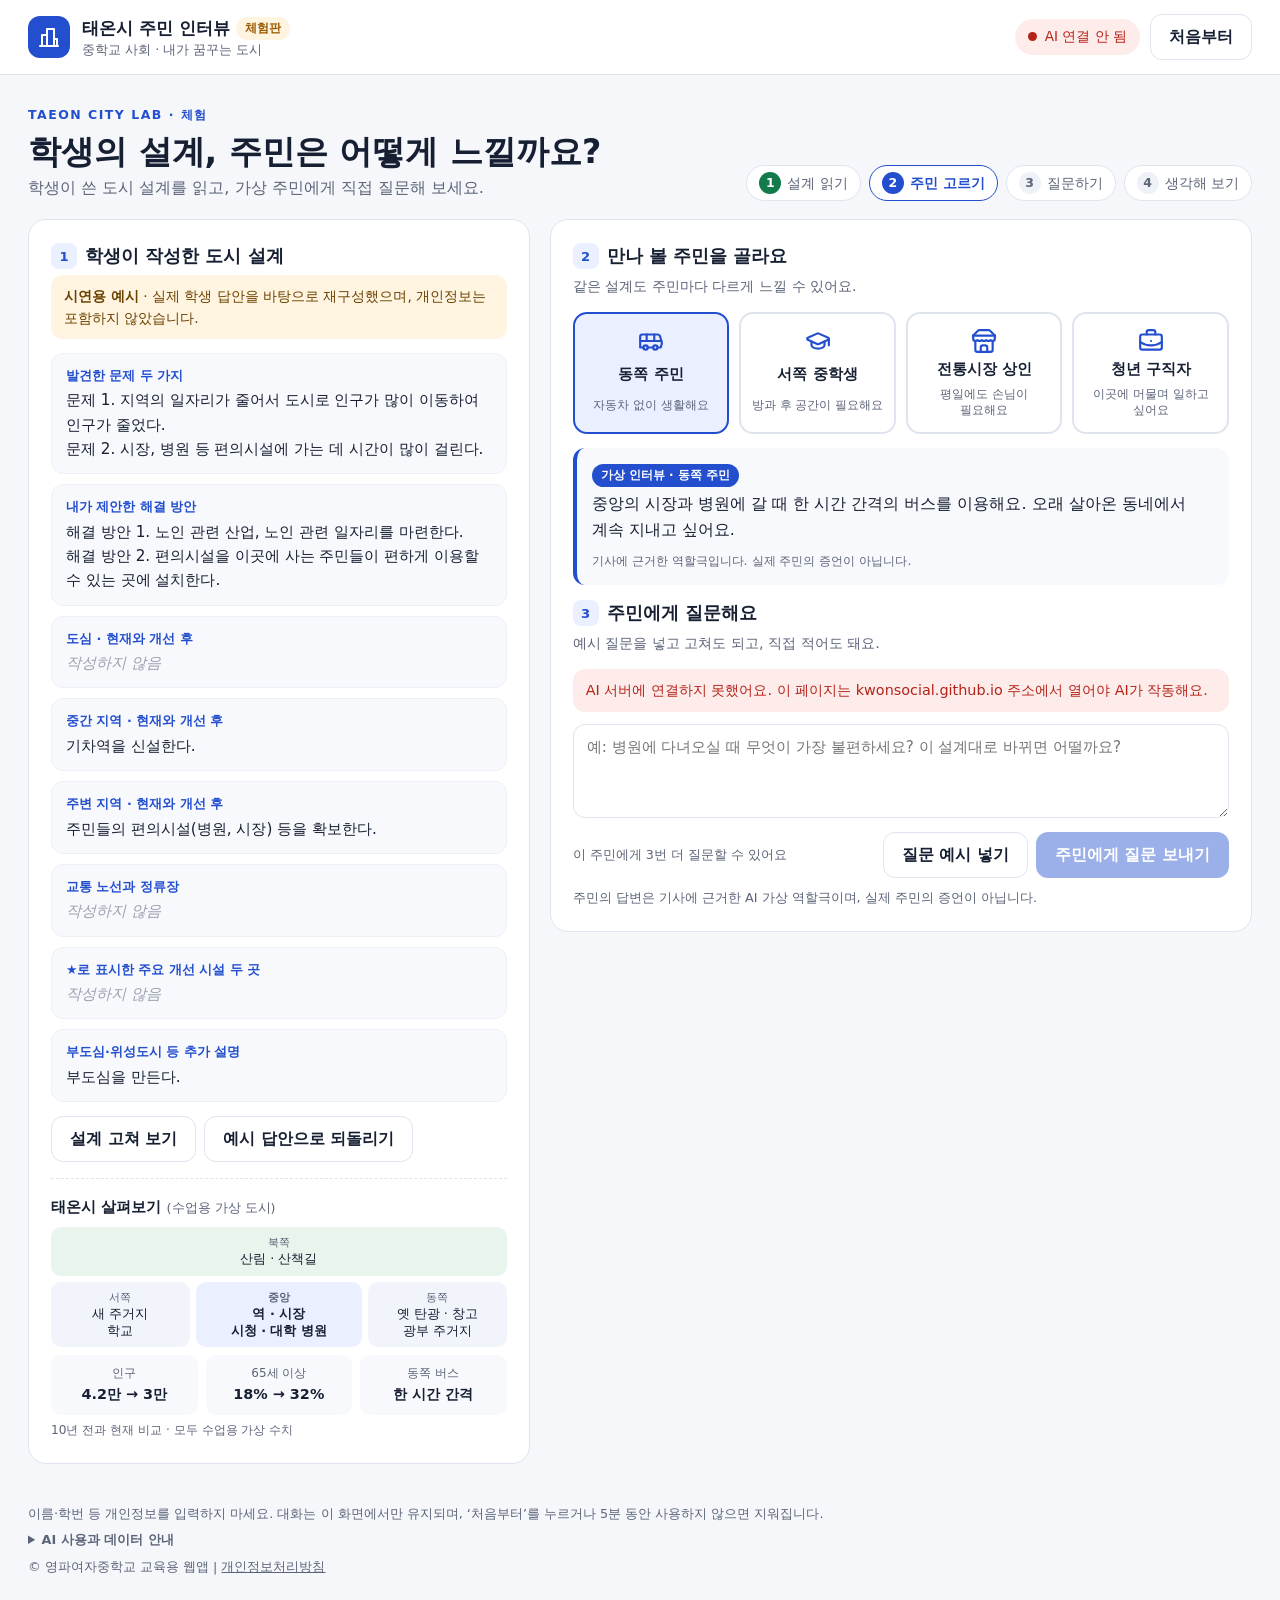
==== demo/index.html @ 34e73e18 "Publish Taeon city resident interview demo" ====
<!DOCTYPE html>
<html lang="ko">
<head>
<meta charset="UTF-8">
<meta name="viewport" content="width=device-width, initial-scale=1">
<meta name="robots" content="noindex, nofollow">
<title>태온시 주민 인터뷰 체험 | 영파여자중학교</title>
<meta name="description" content="중학교 사회 '내가 꿈꾸는 도시' 수업의 시연용 체험판. 학생 설계를 바탕으로 가상 주민에게 질문해 봅니다.">
<link rel="icon" type="image/svg+xml" href="data:image/svg+xml,%3Csvg%20xmlns%3D%22http%3A%2F%2Fwww.w3.org%2F2000%2Fsvg%22%20viewBox%3D%220%200%2064%2064%22%3E%3Crect%20width%3D%2264%22%20height%3D%2264%22%20rx%3D%2214%22%20fill%3D%22%23234fce%22%2F%3E%3Cpath%20fill%3D%22%23fff%22%20d%3D%22M14%2049V28h12V15h16v17h8v17H14Zm17-27v7h5v-7h-5Zm0%2012v7h5v-7h-5Zm-12%200v8h3v-8h-3Z%22%2F%3E%3C%2Fsvg%3E%0A">
<script id="taeon-connection-config" type="application/json">{"apiBase":"https://taeon-city-ai.banyah01.workers.dev"}</script>
<style>
:root{
  --blue:#234fce; --blue-dark:#1a3c9e; --blue-soft:#eaf0ff; --ink:#172033; --muted:#5b6478;
  --line:#dfe4ee; --bg:#f5f7fb; --card:#fff; --green:#137a4b; --green-soft:#e7f6ee;
  --amber:#9a5b00; --amber-soft:#fff4df; --red:#b42318; --red-soft:#fdecea; --radius:18px;
}
*{box-sizing:border-box}
html,body{margin:0}
body{font-family:"Pretendard","Apple SD Gothic Neo","Noto Sans KR","Malgun Gothic",system-ui,sans-serif;
  color:var(--ink);background:var(--bg);line-height:1.6;word-break:keep-all;-webkit-font-smoothing:antialiased}
button,textarea{font:inherit;color:inherit}
.topbar{display:flex;align-items:center;justify-content:space-between;gap:16px;padding:14px 28px;background:#fff;border-bottom:1px solid var(--line);position:sticky;top:0;z-index:5}
.brand{display:flex;align-items:center;gap:12px}
.brand-icon{width:42px;height:42px;border-radius:12px;background:var(--blue);display:grid;place-items:center;color:#fff;flex:none}
.brand b{font-size:1.08rem}
.brand small{display:block;color:var(--muted);font-size:.8rem;line-height:1.3}
.demo-badge{display:inline-block;margin-left:6px;padding:2px 9px;border-radius:999px;background:var(--amber-soft);color:var(--amber);font-size:.75rem;font-weight:700;vertical-align:2px}
.top-actions{display:flex;align-items:center;gap:10px}
.connection{display:flex;align-items:center;gap:8px;padding:7px 13px;border-radius:999px;background:#f0f2f7;font-size:.85rem;color:var(--muted)}
.connection .dot{width:9px;height:9px;border-radius:50%;background:#a0a7b6}
.connection.ready{background:var(--green-soft);color:var(--green)}
.connection.ready .dot{background:#1a9b5f}
.connection.fail{background:var(--red-soft);color:var(--red)}
.connection.fail .dot{background:var(--red)}
.button{display:inline-flex;align-items:center;justify-content:center;gap:7px;min-height:44px;padding:9px 18px;border-radius:12px;border:1px solid transparent;font-weight:700;cursor:pointer;transition:background .15s,opacity .15s}
.button.primary{background:var(--blue);color:#fff}
.button.primary:hover:not(:disabled){background:var(--blue-dark)}
.button.secondary{background:#fff;border-color:var(--line)}
.button.secondary:hover:not(:disabled){background:#f3f5fa}
.button.ghost{background:transparent;border-color:var(--line);font-weight:600}
.button:disabled{opacity:.45;cursor:not-allowed}

main{max-width:1280px;margin:0 auto;padding:26px 28px 40px}
.hero{display:flex;flex-wrap:wrap;align-items:flex-end;justify-content:space-between;gap:12px;margin-bottom:18px}
.eyebrow{font-size:.78rem;font-weight:800;letter-spacing:.12em;color:var(--blue)}
.hero h1{margin:4px 0 2px;font-size:clamp(1.5rem,2.6vw,2.1rem);line-height:1.3}
.hero p{margin:0;color:var(--muted)}
.steps{display:flex;flex-wrap:wrap;gap:8px;margin:0;padding:0;list-style:none}
.steps li{display:flex;align-items:center;gap:6px;padding:6px 12px;border-radius:999px;background:#fff;border:1px solid var(--line);font-size:.86rem;color:var(--muted)}
.steps li b{display:grid;place-items:center;width:22px;height:22px;border-radius:50%;background:#eef1f7;font-size:.78rem}
.steps li.on{border-color:var(--blue);color:var(--blue);font-weight:700}
.steps li.on b{background:var(--blue);color:#fff}
.steps li.done b{background:var(--green);color:#fff}

.grid{display:grid;grid-template-columns:minmax(0,5fr) minmax(0,7fr);gap:20px;align-items:start}
.card{background:var(--card);border:1px solid var(--line);border-radius:var(--radius);padding:22px}
.card h2{margin:0 0 4px;font-size:1.12rem;display:flex;align-items:center;gap:8px}
.num{display:inline-grid;place-items:center;width:26px;height:26px;border-radius:8px;background:var(--blue-soft);color:var(--blue);font-size:.82rem;font-weight:800}
.helper{margin:0 0 14px;color:var(--muted);font-size:.9rem}
.notice-demo{margin:0 0 14px;padding:10px 13px;border-radius:12px;background:var(--amber-soft);color:#6b4100;font-size:.86rem}

.design-list{display:grid;gap:10px;margin:0}
.design-item{padding:12px 14px;border-radius:12px;background:#f8f9fc;border:1px solid #edf0f5}
.design-item dt{font-size:.8rem;font-weight:800;color:var(--blue);margin-bottom:2px}
.design-item dd{margin:0;white-space:pre-wrap;font-size:.95rem}
.design-item.empty dd{color:#9aa1b0;font-style:italic}
.design-edit{display:none;gap:12px}
.editing .design-edit{display:grid}
.editing .design-list{display:none}
.field{display:grid;gap:5px}
.field span{font-size:.84rem;font-weight:700}
textarea{width:100%;padding:11px 13px;border:1px solid var(--line);border-radius:12px;background:#fff;resize:vertical;font-size:.95rem;line-height:1.55}
textarea:focus{outline:3px solid #c9d6ff;border-color:var(--blue)}
.row{display:flex;flex-wrap:wrap;gap:8px;margin-top:14px}
.row.end{justify-content:flex-end}

.city{margin-top:16px;padding-top:16px;border-top:1px dashed var(--line)}
.city h3{margin:0 0 8px;font-size:.95rem}
.facts{display:grid;grid-template-columns:repeat(3,1fr);gap:8px;margin:0}
.facts div{padding:9px 10px;border-radius:10px;background:#f8f9fc;text-align:center}
.facts dt{font-size:.75rem;color:var(--muted)}
.facts dd{margin:0;font-weight:800;font-size:.9rem}
.mini-map{display:grid;grid-template-columns:1fr 1.2fr 1fr;grid-template-rows:auto auto;gap:6px;margin-bottom:8px;font-size:.8rem;text-align:center}
.mini-map div{padding:8px 6px;border-radius:10px;background:#f1f4fa;line-height:1.35}
.mini-map .n{grid-column:1/4;background:#e8f4ec}
.mini-map .c{background:var(--blue-soft);font-weight:700}
.mini-map span{display:block;font-size:.7rem;color:var(--muted)}
.source{margin:6px 0 0;font-size:.76rem;color:var(--muted)}

.residents{display:grid;grid-template-columns:repeat(4,1fr);gap:10px;margin-bottom:14px}
.resident{display:grid;justify-items:center;gap:4px;padding:14px 8px;border-radius:14px;border:2px solid var(--line);background:#fff;cursor:pointer;text-align:center}
.resident svg{color:var(--blue)}
.resident strong{font-size:.93rem}
.resident small{font-size:.76rem;color:var(--muted);line-height:1.35}
.resident.selected{border-color:var(--blue);background:var(--blue-soft)}
.resident:disabled{cursor:not-allowed;opacity:.6}
.intro{padding:13px 15px;border-radius:12px;background:#f8f9fc;border-left:4px solid var(--blue);margin-bottom:14px}
.intro p{margin:4px 0}
.intro small{color:var(--muted);font-size:.78rem}
.badge{display:inline-block;padding:2px 9px;border-radius:999px;background:var(--blue);color:#fff;font-size:.74rem;font-weight:700}

.chat{display:grid;gap:10px;margin-bottom:14px;max-height:46vh;overflow-y:auto;padding-right:4px}
.chat:empty{display:none}
.msg{max-width:88%;padding:11px 14px;border-radius:14px}
.msg .label{display:block;font-size:.74rem;font-weight:800;margin-bottom:2px}
.msg p{margin:0;white-space:pre-wrap}
.msg.user{justify-self:end;background:var(--blue);color:#fff;border-bottom-right-radius:4px}
.msg.user .label{color:#d6e0ff}
.msg.assistant{justify-self:start;background:#f1f3f8;border-bottom-left-radius:4px}
.msg.assistant .label{color:var(--blue)}
.status{display:none;align-items:center;gap:9px;padding:10px 13px;border-radius:12px;margin-bottom:12px;font-size:.9rem}
.status.show{display:flex}
.status.loading{background:var(--blue-soft);color:var(--blue)}
.status.error{background:var(--red-soft);color:var(--red)}
.status.info{background:var(--green-soft);color:var(--green)}
.spin{width:16px;height:16px;border:2.5px solid currentColor;border-right-color:transparent;border-radius:50%;animation:spin .8s linear infinite;flex:none}
@keyframes spin{to{transform:rotate(360deg)}}
.count{font-size:.8rem;color:var(--muted);margin-right:auto;align-self:center}
.fine{margin:10px 0 0;font-size:.8rem;color:var(--muted)}

.think{display:none;margin-top:18px;padding:16px 18px;border-radius:14px;background:var(--green-soft);border:1px solid #c5e8d4}
.think.show{display:block}
.think h3{margin:0 0 6px;font-size:1rem;color:var(--green)}
.think ul{margin:0;padding-left:20px}
.think li{margin:3px 0}

footer{max-width:1280px;margin:0 auto;padding:0 28px 30px;font-size:.8rem;color:var(--muted);display:grid;gap:6px}
footer a{color:var(--muted)}
footer details summary{cursor:pointer;font-weight:700}
footer details p{margin:6px 0 0}
.sr{position:absolute;width:1px;height:1px;overflow:hidden;clip:rect(0 0 0 0)}

@media (max-width:980px){
  .grid{grid-template-columns:1fr}
  .residents{grid-template-columns:repeat(2,1fr)}
  .chat{max-height:none}
}
@media (max-width:560px){
  .topbar{padding:12px 16px;flex-wrap:wrap}
  main{padding:18px 16px 30px}
  footer{padding:0 16px 24px}
  .msg{max-width:96%}
}
</style>
</head>
<body>
<header class="topbar">
  <div class="brand">
    <span class="brand-icon" aria-hidden="true">
      <svg width="24" height="24" viewBox="0 0 24 24" fill="none" stroke="currentColor" stroke-width="2" stroke-linecap="round" stroke-linejoin="round"><path d="M3 21h18"/><path d="M5 21V10h5v11"/><path d="M10 21V4h7v17"/><path d="M17 21v-7h3v7"/></svg>
    </span>
    <span><b>태온시 주민 인터뷰</b><span class="demo-badge">체험판</span><small>중학교 사회 · 내가 꿈꾸는 도시</small></span>
  </div>
  <div class="top-actions">
    <span id="conn" class="connection" role="status"><span class="dot"></span><span id="connText">AI 연결 확인 중</span></span>
    <button id="resetBtn" class="button ghost" type="button">처음부터</button>
  </div>
</header>

<main>
  <div class="hero">
    <div>
      <span class="eyebrow">TAEON CITY LAB · 체험</span>
      <h1>학생의 설계, 주민은 어떻게 느낄까요?</h1>
      <p>학생이 쓴 도시 설계를 읽고, 가상 주민에게 직접 질문해 보세요.</p>
    </div>
    <ol class="steps" id="steps" aria-label="체험 순서">
      <li data-step="1" class="on"><b>1</b>설계 읽기</li>
      <li data-step="2"><b>2</b>주민 고르기</li>
      <li data-step="3"><b>3</b>질문하기</li>
      <li data-step="4"><b>4</b>생각해 보기</li>
    </ol>
  </div>

  <div class="grid">
    <!-- 왼쪽: 학생 설계 -->
    <section class="card" id="designCard" aria-labelledby="designTitle">
      <h2 id="designTitle"><span class="num">1</span>학생이 작성한 도시 설계</h2>
      <p class="notice-demo"><b>시연용 예시</b> · 실제 학생 답안을 바탕으로 재구성했으며, 개인정보는 포함하지 않았습니다.</p>

      <dl class="design-list" id="designList"></dl>
      <div class="design-edit" id="designEdit"></div>

      <div class="row">
        <button id="editBtn" class="button secondary" type="button">설계 고쳐 보기</button>
        <button id="restoreBtn" class="button ghost" type="button" hidden>예시 답안으로 되돌리기</button>
      </div>

      <div class="city">
        <h3>태온시 살펴보기 <small style="font-weight:400;color:var(--muted)">(수업용 가상 도시)</small></h3>
        <div class="mini-map" aria-label="북쪽 산림·산책길, 서쪽 새 주거지·학교, 중앙 역·시장·시청·병원, 동쪽 옛 탄광·창고·광부 주거지">
          <div class="n"><span>북쪽</span>산림 · 산책길</div>
          <div><span>서쪽</span>새 주거지<br>학교</div>
          <div class="c"><span>중앙</span>역 · 시장<br>시청 · 대학 병원</div>
          <div><span>동쪽</span>옛 탄광 · 창고<br>광부 주거지</div>
        </div>
        <dl class="facts">
          <div><dt>인구</dt><dd>4.2만 → 3만</dd></div>
          <div><dt>65세 이상</dt><dd>18% → 32%</dd></div>
          <div><dt>동쪽 버스</dt><dd>한 시간 간격</dd></div>
        </dl>
        <p class="source">10년 전과 현재 비교 · 모두 수업용 가상 수치</p>
      </div>
    </section>

    <!-- 오른쪽: 인터뷰 -->
    <section class="card" aria-labelledby="interviewTitle">
      <h2 id="interviewTitle"><span class="num">2</span>만나 볼 주민을 골라요</h2>
      <p class="helper">같은 설계도 주민마다 다르게 느낄 수 있어요.</p>
      <div class="residents" id="residents" role="radiogroup" aria-label="가상 주민 선택"></div>

      <div class="intro" id="intro"></div>

      <h2><span class="num">3</span>주민에게 질문해요</h2>
      <p class="helper">예시 질문을 넣고 고쳐도 되고, 직접 적어도 돼요.</p>

      <div class="chat" id="chat" aria-live="polite"></div>
      <div class="status" id="status" role="status"></div>

      <label class="field">
        <span class="sr">주민에게 할 질문</span>
        <textarea id="question" rows="3" maxlength="1600" placeholder="예: 병원에 다녀오실 때 무엇이 가장 불편하세요? 이 설계대로 바뀌면 어떨까요?"></textarea>
      </label>
      <div class="row end">
        <span class="count" id="count"></span>
        <button id="sampleBtn" class="button secondary" type="button">질문 예시 넣기</button>
        <button id="sendBtn" class="button primary" type="button">주민에게 질문 보내기</button>
      </div>
      <p class="fine">주민의 답변은 기사에 근거한 AI 가상 역할극이며, 실제 주민의 증언이 아닙니다.</p>

      <div class="think" id="think">
        <h3><span class="num" style="background:#fff;color:var(--green)">4</span> 생각해 보기</h3>
        <ul>
          <li>주민의 답변 중 설계에 <b>반영할 의견</b>은 무엇인가요?</li>
          <li><b>반영하지 않을 의견</b>이 있다면, 그 이유는 무엇인가요?</li>
          <li>수업에서는 학생이 이 판단과 이유를 직접 쓰고, 종이 구조도를 고쳤어요.</li>
        </ul>
      </div>
    </section>
  </div>
</main>

<footer>
  <span>이름·학번 등 개인정보를 입력하지 마세요. 대화는 이 화면에서만 유지되며, ‘처음부터’를 누르거나 5분 동안 사용하지 않으면 지워집니다.</span>
  <details>
    <summary>AI 사용과 데이터 안내</summary>
    <p>질문을 보내면 설계 내용과 이 주민과의 대화가 Cloudflare Workers AI로 전송되어 처리됩니다. 이 사이트는 대화를 별도 보관하지 않으며 일별 AI 요청 횟수만 기록합니다. AI 답변에는 오류가 있을 수 있어요. 교과서와 학생의 구조도를 기준으로 확인해 주세요.</p>
  </details>
  <span>© 영파여자중학교 교육용 웹앱 | <a href="https://sites.google.com/youngpa.sen.ms.kr/webapp-privacy" target="_blank" rel="noopener">개인정보처리방침</a></span>
</footer>

<script>
(() => {
  "use strict";

  /* ---------- 설정 ---------- */
  let API = "";
  try {
    const cfg = JSON.parse(document.getElementById("taeon-connection-config").textContent || "{}");
    const u = new URL(cfg.apiBase);
    if (u.protocol === "https:" && u.pathname === "/" && !u.search && !u.hash) API = u.origin;
  } catch (e) {}

  const MAX_PER_RESIDENT = 3;          // 주민별 질문 수 제한(무료 한도 보호)
  const IDLE_RESET_MS = 5 * 60 * 1000; // 5분 미사용 시 자동 초기화

  /* ---------- 시연용 학생 설계 ---------- */
  const FIELDS = [
    ["problems", "발견한 문제 두 가지"],
    ["solutions", "내가 제안한 해결 방안"],
    ["center", "도심 · 현재와 개선 후"],
    ["middle", "중간 지역 · 현재와 개선 후"],
    ["outer", "주변 지역 · 현재와 개선 후"],
    ["transport", "교통 노선과 정류장"],
    ["stars", "★로 표시한 주요 개선 시설 두 곳"],
    ["additional", "부도심·위성도시 등 추가 설명"]
  ];
  const SAMPLE_DESIGN = {
    problems: "문제 1. 지역의 일자리가 줄어서 도시로 인구가 많이 이동하여 인구가 줄었다.\n문제 2. 시장, 병원 등 편의시설에 가는 데 시간이 많이 걸린다.",
    solutions: "해결 방안 1. 노인 관련 산업, 노인 관련 일자리를 마련한다.\n해결 방안 2. 편의시설을 이곳에 사는 주민들이 편하게 이용할 수 있는 곳에 설치한다.",
    center: "",
    middle: "기차역을 신설한다.",
    outer: "주민들의 편의시설(병원, 시장) 등을 확보한다.",
    transport: "",
    stars: "",
    additional: "부도심을 만든다."
  };

  /* ---------- 가상 주민 (원본 웹앱과 동일) ---------- */
  const ICONS = {
    Bus: '<path d="M8 6v6"/><path d="M15 6v6"/><path d="M2 12h19.6"/><path d="M18 18h3s.5-1.7.8-2.8c.1-.4.2-.8.2-1.2 0-.4-.1-.8-.2-1.2l-1.4-5C20.1 6.8 19.1 6 18 6H4a2 2 0 0 0-2 2v10h3"/><circle cx="7" cy="18" r="2"/><path d="M9 18h5"/><circle cx="16" cy="18" r="2"/>',
    GraduationCap: '<path d="M21.42 10.922a1 1 0 0 0-.019-1.838L12.83 5.18a2 2 0 0 0-1.66 0L2.6 9.08a1 1 0 0 0 0 1.832l8.57 3.908a2 2 0 0 0 1.66 0z"/><path d="M22 10v6"/><path d="M6 12.5V16a6 3 0 0 0 12 0v-3.5"/>',
    Store: '<path d="m2 7 4.41-4.41A2 2 0 0 1 7.83 2h8.34a2 2 0 0 1 1.42.59L22 7"/><path d="M4 12v8a2 2 0 0 0 2 2h12a2 2 0 0 0 2-2v-8"/><path d="M15 22v-4a2 2 0 0 0-2-2h-2a2 2 0 0 0-2 2v4"/><path d="M2 7h20"/><path d="M22 7v3a2 2 0 0 1-2 2a2.7 2.7 0 0 1-1.59-.63.7.7 0 0 0-.82 0A2.7 2.7 0 0 1 16 12a2.7 2.7 0 0 1-1.59-.63.7.7 0 0 0-.82 0A2.7 2.7 0 0 1 12 12a2.7 2.7 0 0 1-1.59-.63.7.7 0 0 0-.82 0A2.7 2.7 0 0 1 8 12a2.7 2.7 0 0 1-1.59-.63.7.7 0 0 0-.82 0A2.7 2.7 0 0 1 4 12a2 2 0 0 1-2-2V7"/>',
    BriefcaseBusiness: '<path d="M12 12h.01"/><path d="M16 6V4a2 2 0 0 0-2-2h-4a2 2 0 0 0-2 2v2"/><path d="M22 13a18.15 18.15 0 0 1-20 0"/><rect width="20" height="14" x="2" y="6" rx="2"/>'
  };
  const RESIDENTS = [
    {id:"east",name:"동쪽 주민",detail:"자동차 없이 생활해요",icon:"Bus",
     intro:"중앙의 시장과 병원에 갈 때 한 시간 간격의 버스를 이용해요. 오래 살아온 동네에서 계속 지내고 싶어요.",
     questions:["병원에 다녀오실 때 어떤 점이 가장 불편하세요?","제가 제안한 교통 노선이 생기면 병원과 시장을 이용하는 데 어떤 도움이 될까요?","살던 동네를 고칠 때 꼭 지켜졌으면 하는 점은 무엇인가요?"]},
    {id:"west",name:"서쪽 중학생",detail:"방과 후 공간이 필요해요",icon:"GraduationCap",
     intro:"집과 학교는 서쪽에 있어요. 방과 후 문화·학습 공간을 이용하려면 중앙으로 이동해야 해요.",
     questions:["학교가 끝난 뒤 문화·학습 공간을 이용할 때 어떤 점이 불편한가요?","제가 정한 시설 위치가 방과 후 생활에 어떤 도움이 될까요?","새 공간을 이용한 뒤 집으로 돌아갈 때 걱정되는 점은 무엇인가요?"]},
    {id:"market",name:"전통시장 상인",detail:"평일에도 손님이 필요해요",icon:"Store",
     intro:"주말에는 관광객이 오기도 하지만 평일에는 손님이 적어요. 꾸준히 시장을 이용하는 사람이 필요해요.",
     questions:["평일에 장사하시면서 가장 어려운 점은 무엇인가요?","제가 제안한 새 시설이 시장에 어떤 영향을 줄 것 같으세요?","새 상업 공간이 생길 때 기대되는 점과 걱정되는 점은 무엇인가요?"]},
    {id:"youth",name:"청년 구직자",detail:"이곳에 머물며 일하고 싶어요",icon:"BriefcaseBusiness",
     intro:"탄광이 문을 닫고 일자리가 줄어 청년들이 다른 지역으로 떠나요. 지역에서 계속 일하며 살아갈 가능성이 궁금해요.",
     questions:["태온시에서 일자리를 구하며 어떤 어려움을 느끼시나요?","제가 제안한 시설과 일자리에 대해 어떻게 생각하시나요?","이곳에 계속 살려면 일자리 외에 무엇이 필요하다고 느끼시나요?"]}
  ];

  /* ---------- 상태 ---------- */
  const $ = id => document.getElementById(id);
  let status = null;          // /api/status 결과
  let busy = false;
  let design = {...SAMPLE_DESIGN};
  let current = "east";
  let chats = {};             // residentId -> [{role,text,source}]
  let idleTimer = null;

  const el = (tag, attrs = {}, text) => {
    const n = document.createElement(tag);
    for (const [k, v] of Object.entries(attrs)) n.setAttribute(k, v);
    if (text != null) n.textContent = text;
    return n;
  };
  const svg = name => `<svg width="26" height="26" viewBox="0 0 24 24" fill="none" stroke="currentColor" stroke-width="2" stroke-linecap="round" stroke-linejoin="round" aria-hidden="true">${ICONS[name]}</svg>`;

  /* ---------- 설계 표시/수정 ---------- */
  function renderDesign() {
    const list = $("designList");
    list.innerHTML = "";
    for (const [key, label] of FIELDS) {
      const v = (design[key] || "").trim();
      const box = el("div", {class: "design-item" + (v ? "" : " empty")});
      box.append(el("dt", {}, label), el("dd", {}, v || "작성하지 않음"));
      list.append(box);
    }
    const changed = FIELDS.some(([k]) => (design[k] || "") !== (SAMPLE_DESIGN[k] || ""));
    $("restoreBtn").hidden = !changed;
  }
  function buildEditor() {
    const wrap = $("designEdit");
    wrap.innerHTML = "";
    for (const [key, label] of FIELDS) {
      const f = el("label", {class: "field"});
      const t = el("textarea", {rows: key === "problems" || key === "solutions" ? "3" : "2", maxlength: "2200"});
      t.value = design[key] || "";
      t.addEventListener("input", () => { design[key] = t.value; });
      f.append(el("span", {}, label), t);
      wrap.append(f);
    }
  }
  $("editBtn").addEventListener("click", () => {
    const card = $("designCard");
    if (card.classList.contains("editing")) {
      if (!design.problems.trim() || !design.solutions.trim()) {
        showStatus("error", "문제와 해결 방안은 비워 둘 수 없어요.");
        return;
      }
      card.classList.remove("editing");
      $("editBtn").textContent = "설계 고쳐 보기";
      renderDesign();
      clearStatus();
    } else {
      buildEditor();
      card.classList.add("editing");
      $("editBtn").textContent = "고친 내용 적용";
    }
  });
  $("restoreBtn").addEventListener("click", () => {
    design = {...SAMPLE_DESIGN};
    $("designCard").classList.remove("editing");
    $("editBtn").textContent = "설계 고쳐 보기";
    renderDesign();
  });

  /* ---------- 주민 ---------- */
  function renderResidents() {
    const box = $("residents");
    box.innerHTML = "";
    for (const r of RESIDENTS) {
      const b = el("button", {type: "button", role: "radio", class: "resident" + (r.id === current ? " selected" : ""), "aria-checked": String(r.id === current)});
      b.innerHTML = svg(r.icon);
      b.append(el("strong", {}, r.name), el("small", {}, r.detail));
      b.disabled = busy;
      b.addEventListener("click", () => {
        if (busy || r.id === current) return;
        current = r.id;
        $("question").value = "";
        clearStatus();
        renderAll();
      });
      box.append(b);
    }
    const r = RESIDENTS.find(x => x.id === current);
    const intro = $("intro");
    intro.innerHTML = "";
    intro.append(el("span", {class: "badge"}, "가상 인터뷰 · " + r.name), el("p", {}, r.intro), el("small", {}, "기사에 근거한 역할극입니다. 실제 주민의 증언이 아닙니다."));
  }

  /* ---------- 대화 ---------- */
  function renderChat() {
    const box = $("chat");
    box.innerHTML = "";
    const r = RESIDENTS.find(x => x.id === current);
    for (const m of chats[current] || []) {
      const a = el("article", {class: "msg " + m.role});
      a.append(el("span", {class: "label"}, m.role === "user" ? "관람객 · 나의 질문" : "AI 가상 주민 · " + r.name), el("p", {}, m.text));
      box.append(a);
    }
    box.scrollTop = box.scrollHeight;
  }
  function askedCount(id) { return (chats[id] || []).filter(m => m.role === "user").length; }

  function renderControls() {
    const ready = !!(status && status.configured && status.capabilities && status.capabilities.residentAnswers);
    const left = MAX_PER_RESIDENT - askedCount(current);
    const q = $("question").value.trim();
    $("sendBtn").disabled = busy || !ready || !q || left <= 0;
    $("sampleBtn").disabled = busy || !!q || left <= 0;
    $("question").disabled = busy || left <= 0;
    $("count").textContent = left > 0 ? `이 주민에게 ${left}번 더 질문할 수 있어요` : "이 주민과의 인터뷰가 끝났어요. 다른 주민도 만나 보세요.";
    $("think").classList.toggle("show", Object.values(chats).some(c => c.some(m => m.role === "assistant")));
    // 단계 표시
    const anyAnswer = Object.values(chats).some(c => c.some(m => m.role === "assistant"));
    const anyQ = Object.values(chats).some(c => c.length) || !!q;
    const stage = anyAnswer ? 4 : anyQ ? 3 : 2;
    document.querySelectorAll("#steps li").forEach(li => {
      const s = Number(li.dataset.step);
      li.classList.toggle("on", s === stage);
      li.classList.toggle("done", s < stage);
    });
  }
  function renderAll() { renderResidents(); renderChat(); renderControls(); }

  function showStatus(kind, text) {
    const s = $("status");
    s.className = "status show " + kind;
    s.innerHTML = "";
    if (kind === "loading") s.append(el("span", {class: "spin", "aria-hidden": "true"}));
    s.append(el("span", {}, text));
  }
  function clearStatus() { $("status").className = "status"; $("status").innerHTML = ""; }

  $("question").addEventListener("input", renderControls);

  $("sampleBtn").addEventListener("click", () => {
    const r = RESIDENTS.find(x => x.id === current);
    const used = new Set((chats[current] || []).filter(m => m.role === "user").map(m => m.text.trim()));
    const sample = r.questions.find(x => !used.has(x));
    if (!sample) { showStatus("info", "준비된 예시를 모두 사용했어요. 궁금한 점을 직접 적어 보세요."); return; }
    $("question").value = sample;
    showStatus("info", "예시 질문입니다. 설계에 맞게 고친 뒤 보내도 돼요.");
    renderControls();
  });

  async function callAI(body) {
    const ctrl = new AbortController();
    const timer = setTimeout(() => ctrl.abort(), 90000);
    try {
      const res = await fetch(API + "/api/ai", {
        method: "POST", headers: {"Content-Type": "application/json"},
        body: JSON.stringify(body), signal: ctrl.signal,
        mode: "cors", credentials: "omit", redirect: "error", cache: "no-store"
      });
      let data;
      try { data = await res.json(); } catch { throw new Error("서버에 연결하지 못했어요. 잠시 후 다시 시도해 주세요."); }
      if (!res.ok) throw new Error(data && typeof data.error === "string" ? data.error : "AI 연결을 확인해 주세요.");
      return data;
    } catch (e) {
      if (e && e.name === "AbortError") throw new Error("응답이 늦어지고 있어요. 잠시 후 다시 시도해 주세요.");
      if (e instanceof TypeError) throw new Error("AI 서버에 연결하지 못했어요. 선생님께 알려 주세요.");
      throw e;
    } finally { clearTimeout(timer); }
  }

  $("sendBtn").addEventListener("click", async () => {
    const text = $("question").value.trim();
    if (!text || busy) return;
    if (!design.problems.trim() || !design.solutions.trim()) { showStatus("error", "문제와 해결 방안이 있어야 인터뷰할 수 있어요."); return; }
    const rid = current;
    const history = [...(chats[rid] || []), {role: "user", text}];
    busy = true;
    showStatus("loading", "주민이 질문을 읽고 답하고 있어요");
    renderAll();
    try {
      const data = await callAI({
        action: "interview",
        design: {...design},
        history: history.map(({role, text}) => ({role, text})).slice(-10),
        resident: rid
      });
      if (typeof data.answer !== "string" || !data.answer.trim()) throw new Error("주민 답변을 받지 못했어요. 다시 시도해 주세요.");
      chats[rid] = [...history, {role: "assistant", text: data.answer.trim(), source: "ai"}];
      if (rid === current) $("question").value = "";
      clearStatus();
    } catch (e) {
      showStatus("error", e instanceof Error ? e.message : "처리하지 못했어요. 다시 시도해 주세요.");
    } finally {
      busy = false;
      renderAll();
    }
  });

  /* ---------- 초기화 ---------- */
  function resetAll() {
    if (busy) return;
    design = {...SAMPLE_DESIGN};
    current = "east";
    chats = {};
    $("question").value = "";
    $("designCard").classList.remove("editing");
    $("editBtn").textContent = "설계 고쳐 보기";
    clearStatus();
    renderDesign();
    renderAll();
    window.scrollTo({top: 0, behavior: "smooth"});
  }
  $("resetBtn").addEventListener("click", resetAll);

  function bumpIdle() {
    clearTimeout(idleTimer);
    idleTimer = setTimeout(() => {
      const dirty = Object.keys(chats).length || $("question").value.trim() ||
        FIELDS.some(([k]) => (design[k] || "") !== (SAMPLE_DESIGN[k] || ""));
      if (dirty && !busy) resetAll();
    }, IDLE_RESET_MS);
  }
  ["pointerdown", "keydown", "touchstart"].forEach(ev => document.addEventListener(ev, bumpIdle, {passive: true}));

  /* ---------- 연결 상태 ---------- */
  async function checkStatus() {
    const conn = $("conn"), txt = $("connText");
    if (!API) { conn.className = "connection fail"; txt.textContent = "AI 주소 미설정"; return; }
    const ctrl = new AbortController();
    const timer = setTimeout(() => ctrl.abort(), 20000);
    try {
      const res = await fetch(API + "/api/status", {cache: "no-store", mode: "cors", credentials: "omit", signal: ctrl.signal});
      if (!res.ok) throw new Error();
      status = await res.json();
      const ok = status.configured && status.capabilities && status.capabilities.residentAnswers;
      conn.className = "connection " + (ok ? "ready" : "fail");
      txt.textContent = ok ? "AI 주민 인터뷰 사용 가능" : "AI 서버 업데이트 필요";
    } catch {
      status = null;
      conn.className = "connection fail";
      txt.textContent = "AI 연결 안 됨";
      showStatus("error", "AI 서버에 연결하지 못했어요. 이 페이지는 kwonsocial.github.io 주소에서 열어야 AI가 작동해요.");
    } finally {
      clearTimeout(timer);
      renderControls();
    }
  }

  renderDesign();
  renderAll();
  checkStatus();
})();
</script>
</body>
</html>
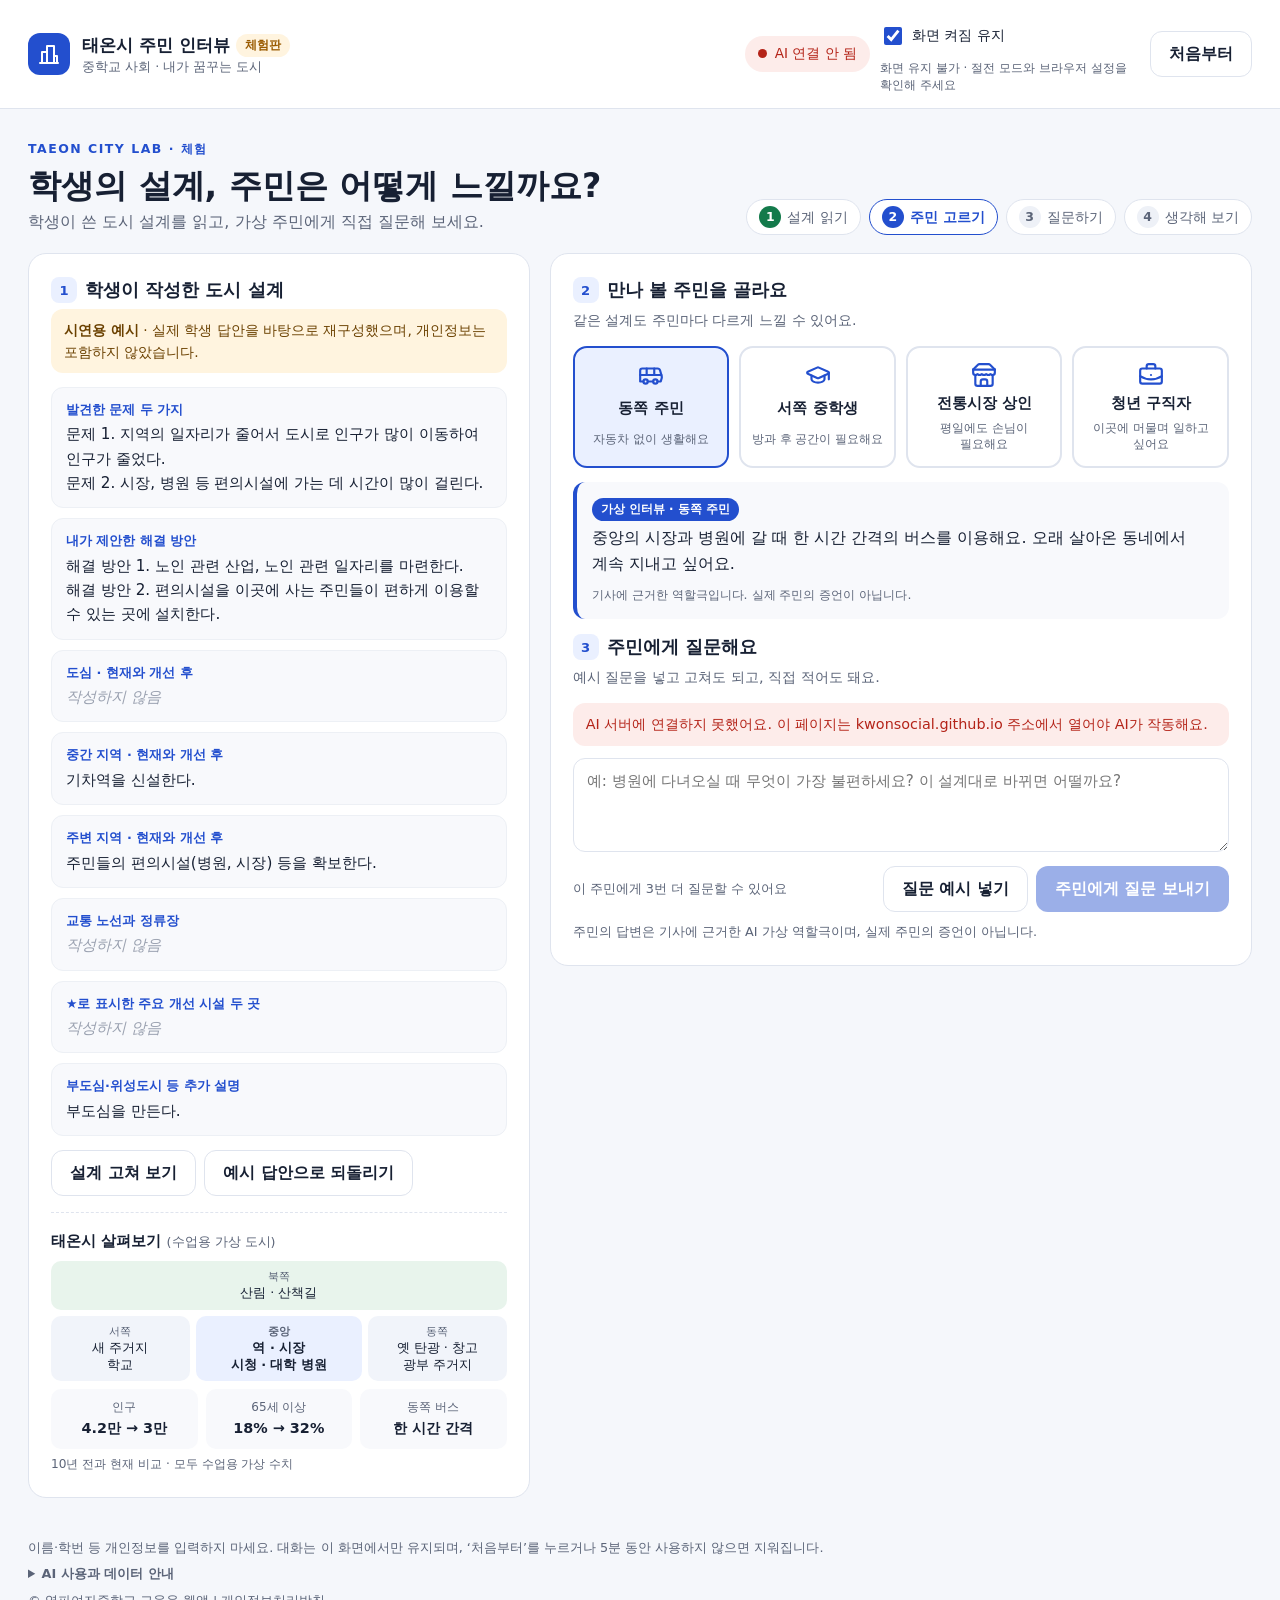
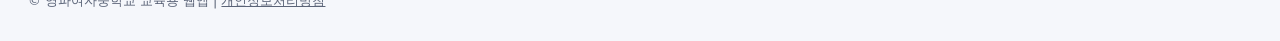
==== commit 84628bb5: "Keep demo tablet screen awake with visible wake lock controls and resume handling" ====
--- a/demo/index.html
+++ b/demo/index.html
@@ -25,7 +25,11 @@
 .brand b{font-size:1.08rem}
 .brand small{display:block;color:var(--muted);font-size:.8rem;line-height:1.3}
 .demo-badge{display:inline-block;margin-left:6px;padding:2px 9px;border-radius:999px;background:var(--amber-soft);color:var(--amber);font-size:.75rem;font-weight:700;vertical-align:2px}
-.top-actions{display:flex;align-items:center;gap:10px}
+.top-actions{display:flex;flex-wrap:wrap;align-items:center;gap:10px}
+.wake-control{display:grid;gap:2px;max-width:260px;font-size:.85rem}
+.wake-control label{display:flex;align-items:center;gap:7px;min-height:44px;cursor:pointer}
+.wake-control input{width:18px;height:18px;accent-color:var(--blue)}
+.wake-control small{font-size:.75rem;line-height:1.4}
 .connection{display:flex;align-items:center;gap:8px;padding:7px 13px;border-radius:999px;background:#f0f2f7;font-size:.85rem;color:var(--muted)}
 .connection .dot{width:9px;height:9px;border-radius:50%;background:#a0a7b6}
 .connection.ready{background:var(--green-soft);color:var(--green)}
@@ -153,6 +157,7 @@
   </div>
   <div class="top-actions">
     <span id="conn" class="connection" role="status"><span class="dot"></span><span id="connText">AI 연결 확인 중</span></span>
+    <div class="wake-control"><label><input id="wakeToggle" type="checkbox" checked> 화면 켜짐 유지</label><small id="wakeStatus" role="status" aria-live="polite">화면 유지 확인 중</small></div>
     <button id="resetBtn" class="button ghost" type="button">처음부터</button>
   </div>
 </header>
@@ -557,5 +562,67 @@
   checkStatus();
 })();
 </script>
+<script id="screen-wake-lock">
+(() => {
+  "use strict";
+  const toggle = document.getElementById("wakeToggle");
+  const label = document.getElementById("wakeStatus");
+  let lock = null, pending = false, wanted = true, lastAttempt = 0;
+  const supported = !!(navigator.wakeLock && window.isSecureContext);
+  function display(text) {
+    label.textContent = text;
+    label.style.color = lock && !lock.released ? "var(--green)" : "var(--muted)";
+  }
+  async function acquire() {
+    if (!supported || !wanted || pending || document.visibilityState !== "visible" || (lock && !lock.released)) return;
+    pending = true;
+    lastAttempt = Date.now();
+    display("화면 유지 연결 중");
+    try {
+      const acquired = await navigator.wakeLock.request("screen");
+      if (!wanted || document.visibilityState !== "visible") {
+        await acquired.release();
+        return;
+      }
+      lock = acquired;
+      acquired.addEventListener("release", () => {
+        if (lock !== acquired) return;
+        lock = null;
+        display(wanted ? "화면 유지 일시 해제 · 화면을 터치해 주세요" : "화면 유지 꺼짐");
+      });
+      display("화면 켜짐 유지 중");
+    } catch {
+      display("화면 유지 불가 · 절전 모드와 브라우저 설정을 확인해 주세요");
+    } finally {
+      pending = false;
+      if (!wanted) display("화면 유지 꺼짐");
+    }
+  }
+  toggle.addEventListener("change", async () => {
+    wanted = toggle.checked;
+    if (wanted) await acquire();
+    else {
+      const previous = lock;
+      lock = null;
+      display("화면 유지 꺼짐");
+      if (previous) { try { await previous.release(); } catch {} }
+    }
+  });
+  document.addEventListener("visibilitychange", () => {
+    if (document.visibilityState === "visible") acquire();
+  });
+  window.addEventListener("pageshow", acquire);
+  function retryOnInteraction() {
+    if (Date.now() - lastAttempt > 5000) acquire();
+  }
+  document.addEventListener("pointerup", retryOnInteraction, {passive:true});
+  document.addEventListener("keydown", retryOnInteraction);
+  if (!supported) {
+    toggle.checked = false;
+    toggle.disabled = true;
+    display("화면 유지 미지원 · 기기의 자동 잠금 설정을 확인해 주세요");
+  } else acquire();
+})();
+</script>
 </body>
 </html>
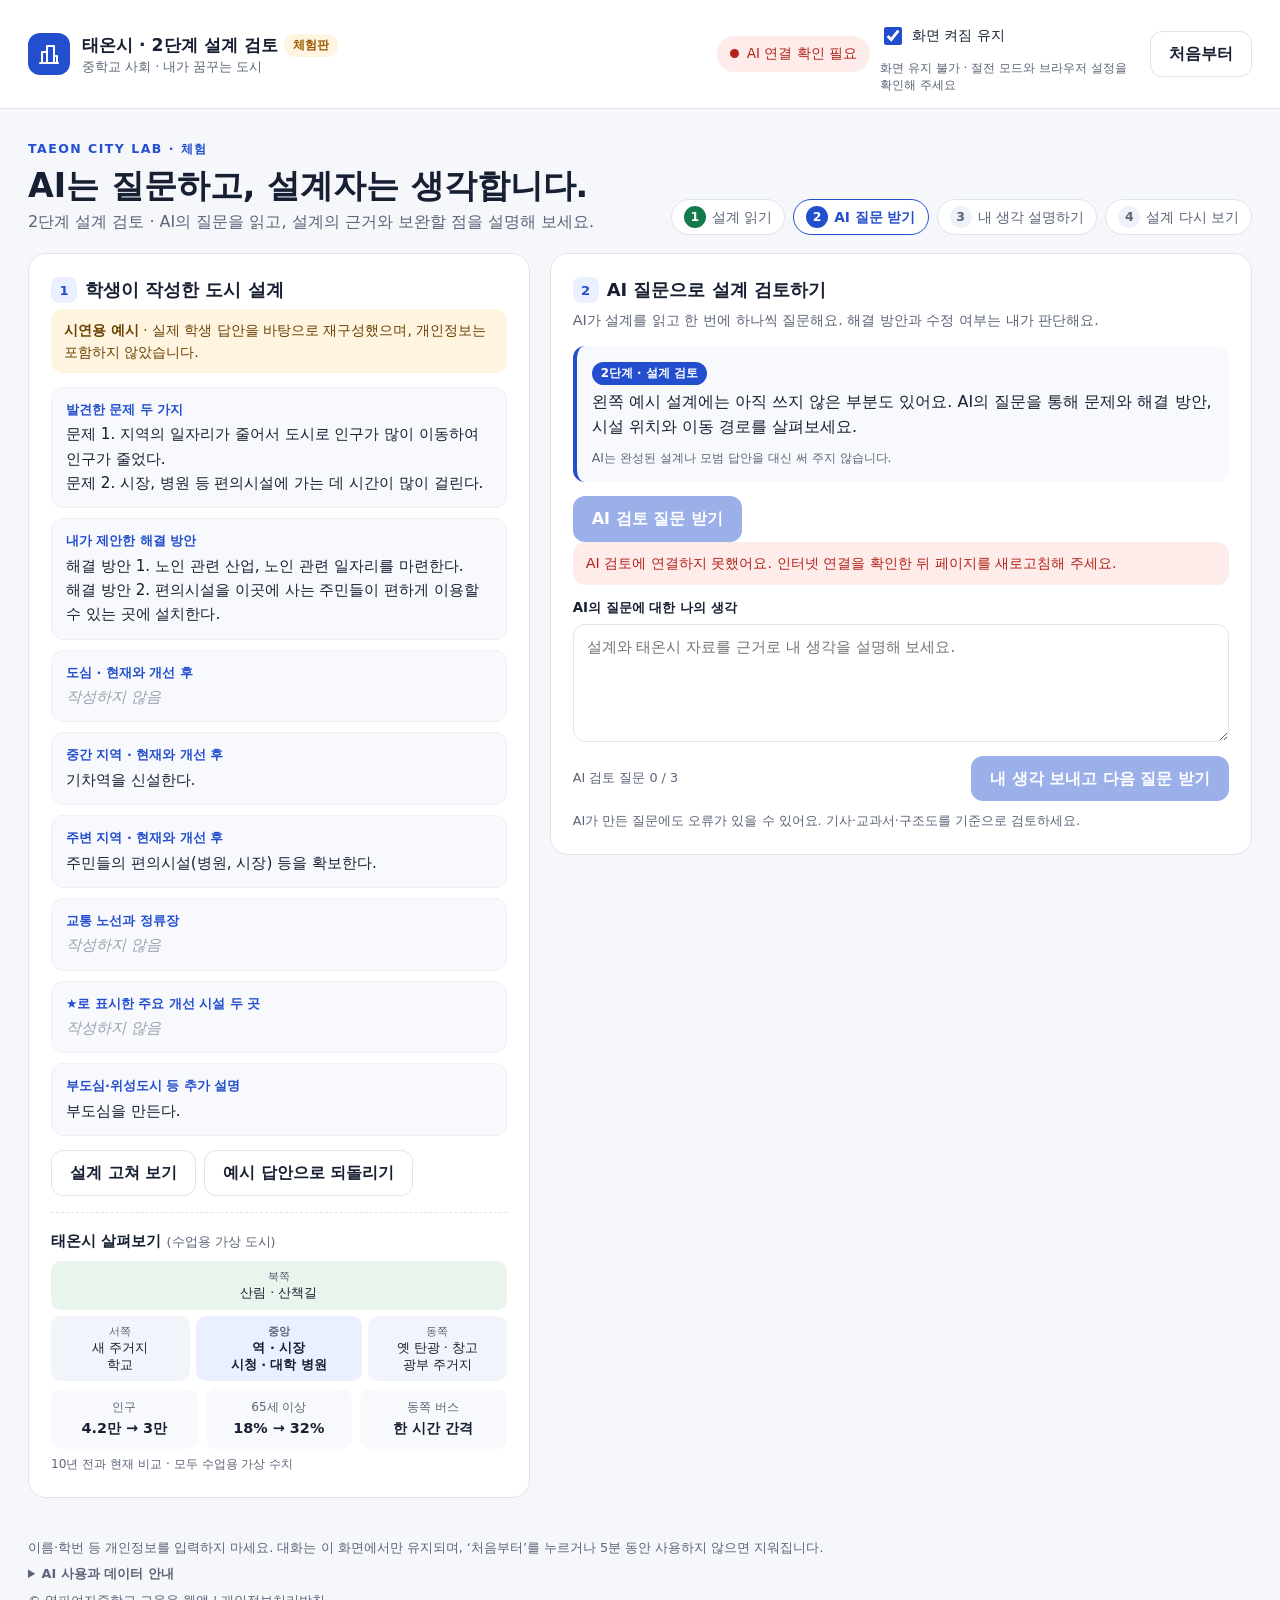
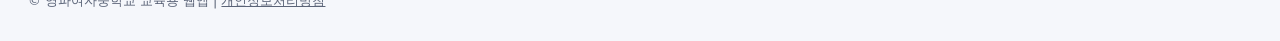
==== commit e05ea2c1: "Replace interview demo with stage 2 question-led design review" ====
--- a/demo/index.html
+++ b/demo/index.html
@@ -4,8 +4,8 @@
 <meta charset="UTF-8">
 <meta name="viewport" content="width=device-width, initial-scale=1">
 <meta name="robots" content="noindex, nofollow">
-<title>태온시 주민 인터뷰 체험 | 영파여자중학교</title>
-<meta name="description" content="중학교 사회 '내가 꿈꾸는 도시' 수업의 시연용 체험판. 학생 설계를 바탕으로 가상 주민에게 질문해 봅니다.">
+<title>태온시 2단계 설계 검토 체험 | 영파여자중학교</title>
+<meta name="description" content="중학교 사회 '내가 꿈꾸는 도시' 수업의 시연용 체험판. AI의 질문을 통해 학생 설계를 검토합니다.">
 <link rel="icon" type="image/svg+xml" href="data:image/svg+xml,%3Csvg%20xmlns%3D%22http%3A%2F%2Fwww.w3.org%2F2000%2Fsvg%22%20viewBox%3D%220%200%2064%2064%22%3E%3Crect%20width%3D%2264%22%20height%3D%2264%22%20rx%3D%2214%22%20fill%3D%22%23234fce%22%2F%3E%3Cpath%20fill%3D%22%23fff%22%20d%3D%22M14%2049V28h12V15h16v17h8v17H14Zm17-27v7h5v-7h-5Zm0%2012v7h5v-7h-5Zm-12%200v8h3v-8h-3Z%22%2F%3E%3C%2Fsvg%3E%0A">
 <script id="taeon-connection-config" type="application/json">{"apiBase":"https://taeon-city-ai.banyah01.workers.dev"}</script>
 <style>
@@ -153,7 +153,7 @@
     <span class="brand-icon" aria-hidden="true">
       <svg width="24" height="24" viewBox="0 0 24 24" fill="none" stroke="currentColor" stroke-width="2" stroke-linecap="round" stroke-linejoin="round"><path d="M3 21h18"/><path d="M5 21V10h5v11"/><path d="M10 21V4h7v17"/><path d="M17 21v-7h3v7"/></svg>
     </span>
-    <span><b>태온시 주민 인터뷰</b><span class="demo-badge">체험판</span><small>중학교 사회 · 내가 꿈꾸는 도시</small></span>
+    <span><b>태온시 · 2단계 설계 검토</b><span class="demo-badge">체험판</span><small>중학교 사회 · 내가 꿈꾸는 도시</small></span>
   </div>
   <div class="top-actions">
     <span id="conn" class="connection" role="status"><span class="dot"></span><span id="connText">AI 연결 확인 중</span></span>
@@ -166,14 +166,14 @@
   <div class="hero">
     <div>
       <span class="eyebrow">TAEON CITY LAB · 체험</span>
-      <h1>학생의 설계, 주민은 어떻게 느낄까요?</h1>
-      <p>학생이 쓴 도시 설계를 읽고, 가상 주민에게 직접 질문해 보세요.</p>
+      <h1>AI는 질문하고, 설계자는 생각합니다.</h1>
+      <p>2단계 설계 검토 · AI의 질문을 읽고, 설계의 근거와 보완할 점을 설명해 보세요.</p>
     </div>
     <ol class="steps" id="steps" aria-label="체험 순서">
       <li data-step="1" class="on"><b>1</b>설계 읽기</li>
-      <li data-step="2"><b>2</b>주민 고르기</li>
-      <li data-step="3"><b>3</b>질문하기</li>
-      <li data-step="4"><b>4</b>생각해 보기</li>
+      <li data-step="2"><b>2</b>AI 질문 받기</li>
+      <li data-step="3"><b>3</b>내 생각 설명하기</li>
+      <li data-step="4"><b>4</b>설계 다시 보기</li>
     </ol>
   </div>
 
@@ -208,39 +208,17 @@
       </div>
     </section>
 
-    <!-- 오른쪽: 인터뷰 -->
-    <section class="card" aria-labelledby="interviewTitle">
-      <h2 id="interviewTitle"><span class="num">2</span>만나 볼 주민을 골라요</h2>
-      <p class="helper">같은 설계도 주민마다 다르게 느낄 수 있어요.</p>
-      <div class="residents" id="residents" role="radiogroup" aria-label="가상 주민 선택"></div>
-
-      <div class="intro" id="intro"></div>
-
-      <h2><span class="num">3</span>주민에게 질문해요</h2>
-      <p class="helper">예시 질문을 넣고 고쳐도 되고, 직접 적어도 돼요.</p>
-
-      <div class="chat" id="chat" aria-live="polite"></div>
+    <section class="card" aria-labelledby="reviewTitle">
+      <h2 id="reviewTitle"><span class="num">2</span>AI 질문으로 설계 검토하기</h2>
+      <p class="helper">AI가 설계를 읽고 한 번에 하나씩 질문해요. 해결 방안과 수정 여부는 내가 판단해요.</p>
+      <div class="intro"><span class="badge">2단계 · 설계 검토</span><p>왼쪽 예시 설계에는 아직 쓰지 않은 부분도 있어요. AI의 질문을 통해 문제와 해결 방안, 시설 위치와 이동 경로를 살펴보세요.</p><small>AI는 완성된 설계나 모범 답안을 대신 써 주지 않습니다.</small></div>
+      <button id="startBtn" class="button primary" type="button">AI 검토 질문 받기</button>
+      <div class="chat" id="chat" aria-live="polite" style="margin-top:16px"></div>
       <div class="status" id="status" role="status"></div>
-
-      <label class="field">
-        <span class="sr">주민에게 할 질문</span>
-        <textarea id="question" rows="3" maxlength="1600" placeholder="예: 병원에 다녀오실 때 무엇이 가장 불편하세요? 이 설계대로 바뀌면 어떨까요?"></textarea>
-      </label>
-      <div class="row end">
-        <span class="count" id="count"></span>
-        <button id="sampleBtn" class="button secondary" type="button">질문 예시 넣기</button>
-        <button id="sendBtn" class="button primary" type="button">주민에게 질문 보내기</button>
-      </div>
-      <p class="fine">주민의 답변은 기사에 근거한 AI 가상 역할극이며, 실제 주민의 증언이 아닙니다.</p>
-
-      <div class="think" id="think">
-        <h3><span class="num" style="background:#fff;color:var(--green)">4</span> 생각해 보기</h3>
-        <ul>
-          <li>주민의 답변 중 설계에 <b>반영할 의견</b>은 무엇인가요?</li>
-          <li><b>반영하지 않을 의견</b>이 있다면, 그 이유는 무엇인가요?</li>
-          <li>수업에서는 학생이 이 판단과 이유를 직접 쓰고, 종이 구조도를 고쳤어요.</li>
-        </ul>
-      </div>
+      <label class="field"><span>AI의 질문에 대한 나의 생각</span><textarea id="question" rows="4" maxlength="1600" placeholder="설계와 태온시 자료를 근거로 내 생각을 설명해 보세요." disabled></textarea></label>
+      <div class="row end"><span class="count" id="count"></span><button id="sendBtn" class="button primary" type="button" disabled>내 생각 보내기</button></div>
+      <p class="fine">AI가 만든 질문에도 오류가 있을 수 있어요. 기사·교과서·구조도를 기준으로 검토하세요.</p>
+      <div class="think" id="think"><h3>설계 다시 보기</h3><p>질문을 통해 새롭게 살펴본 부분은 무엇인가요? 설계에서 바꿀 점 또는 유지할 점과 그 이유를 생각하고, 왼쪽 ‘설계 고쳐 보기’에서 반영해 보세요.</p></div>
     </section>
   </div>
 </main>
@@ -249,7 +227,7 @@
   <span>이름·학번 등 개인정보를 입력하지 마세요. 대화는 이 화면에서만 유지되며, ‘처음부터’를 누르거나 5분 동안 사용하지 않으면 지워집니다.</span>
   <details>
     <summary>AI 사용과 데이터 안내</summary>
-    <p>질문을 보내면 설계 내용과 이 주민과의 대화가 Cloudflare Workers AI로 전송되어 처리됩니다. 이 사이트는 대화를 별도 보관하지 않으며 일별 AI 요청 횟수만 기록합니다. AI 답변에는 오류가 있을 수 있어요. 교과서와 학생의 구조도를 기준으로 확인해 주세요.</p>
+    <p>검토를 시작하거나 내 생각을 보내면 설계 내용과 검토 대화가 Cloudflare Workers AI로 전송되어 처리됩니다. 이 사이트는 대화를 별도 보관하지 않으며 일별 AI 요청 횟수만 기록합니다. AI 질문에는 오류가 있을 수 있어요. 교과서와 학생의 구조도를 기준으로 확인해 주세요.</p>
   </details>
   <span>© 영파여자중학교 교육용 웹앱 | <a href="https://sites.google.com/youngpa.sen.ms.kr/webapp-privacy" target="_blank" rel="noopener">개인정보처리방침</a></span>
 </footer>
@@ -266,9 +244,7 @@
     if (u.protocol === "https:" && u.pathname === "/" && !u.search && !u.hash) API = u.origin;
   } catch (e) {}
 
-  const MAX_PER_RESIDENT = 3;          // 주민별 질문 수 제한(무료 한도 보호)
-  const IDLE_RESET_MS = 5 * 60 * 1000; // 5분 미사용 시 자동 초기화
-
+  const IDLE_RESET_MS = 5 * 60 * 1000;
   /* ---------- 시연용 학생 설계 ---------- */
   const FIELDS = [
     ["problems", "발견한 문제 두 가지"],
@@ -291,275 +267,95 @@
     additional: "부도심을 만든다."
   };
 
-  /* ---------- 가상 주민 (원본 웹앱과 동일) ---------- */
-  const ICONS = {
-    Bus: '<path d="M8 6v6"/><path d="M15 6v6"/><path d="M2 12h19.6"/><path d="M18 18h3s.5-1.7.8-2.8c.1-.4.2-.8.2-1.2 0-.4-.1-.8-.2-1.2l-1.4-5C20.1 6.8 19.1 6 18 6H4a2 2 0 0 0-2 2v10h3"/><circle cx="7" cy="18" r="2"/><path d="M9 18h5"/><circle cx="16" cy="18" r="2"/>',
-    GraduationCap: '<path d="M21.42 10.922a1 1 0 0 0-.019-1.838L12.83 5.18a2 2 0 0 0-1.66 0L2.6 9.08a1 1 0 0 0 0 1.832l8.57 3.908a2 2 0 0 0 1.66 0z"/><path d="M22 10v6"/><path d="M6 12.5V16a6 3 0 0 0 12 0v-3.5"/>',
-    Store: '<path d="m2 7 4.41-4.41A2 2 0 0 1 7.83 2h8.34a2 2 0 0 1 1.42.59L22 7"/><path d="M4 12v8a2 2 0 0 0 2 2h12a2 2 0 0 0 2-2v-8"/><path d="M15 22v-4a2 2 0 0 0-2-2h-2a2 2 0 0 0-2 2v4"/><path d="M2 7h20"/><path d="M22 7v3a2 2 0 0 1-2 2a2.7 2.7 0 0 1-1.59-.63.7.7 0 0 0-.82 0A2.7 2.7 0 0 1 16 12a2.7 2.7 0 0 1-1.59-.63.7.7 0 0 0-.82 0A2.7 2.7 0 0 1 12 12a2.7 2.7 0 0 1-1.59-.63.7.7 0 0 0-.82 0A2.7 2.7 0 0 1 8 12a2.7 2.7 0 0 1-1.59-.63.7.7 0 0 0-.82 0A2.7 2.7 0 0 1 4 12a2 2 0 0 1-2-2V7"/>',
-    BriefcaseBusiness: '<path d="M12 12h.01"/><path d="M16 6V4a2 2 0 0 0-2-2h-4a2 2 0 0 0-2 2v2"/><path d="M22 13a18.15 18.15 0 0 1-20 0"/><rect width="20" height="14" x="2" y="6" rx="2"/>'
-  };
-  const RESIDENTS = [
-    {id:"east",name:"동쪽 주민",detail:"자동차 없이 생활해요",icon:"Bus",
-     intro:"중앙의 시장과 병원에 갈 때 한 시간 간격의 버스를 이용해요. 오래 살아온 동네에서 계속 지내고 싶어요.",
-     questions:["병원에 다녀오실 때 어떤 점이 가장 불편하세요?","제가 제안한 교통 노선이 생기면 병원과 시장을 이용하는 데 어떤 도움이 될까요?","살던 동네를 고칠 때 꼭 지켜졌으면 하는 점은 무엇인가요?"]},
-    {id:"west",name:"서쪽 중학생",detail:"방과 후 공간이 필요해요",icon:"GraduationCap",
-     intro:"집과 학교는 서쪽에 있어요. 방과 후 문화·학습 공간을 이용하려면 중앙으로 이동해야 해요.",
-     questions:["학교가 끝난 뒤 문화·학습 공간을 이용할 때 어떤 점이 불편한가요?","제가 정한 시설 위치가 방과 후 생활에 어떤 도움이 될까요?","새 공간을 이용한 뒤 집으로 돌아갈 때 걱정되는 점은 무엇인가요?"]},
-    {id:"market",name:"전통시장 상인",detail:"평일에도 손님이 필요해요",icon:"Store",
-     intro:"주말에는 관광객이 오기도 하지만 평일에는 손님이 적어요. 꾸준히 시장을 이용하는 사람이 필요해요.",
-     questions:["평일에 장사하시면서 가장 어려운 점은 무엇인가요?","제가 제안한 새 시설이 시장에 어떤 영향을 줄 것 같으세요?","새 상업 공간이 생길 때 기대되는 점과 걱정되는 점은 무엇인가요?"]},
-    {id:"youth",name:"청년 구직자",detail:"이곳에 머물며 일하고 싶어요",icon:"BriefcaseBusiness",
-     intro:"탄광이 문을 닫고 일자리가 줄어 청년들이 다른 지역으로 떠나요. 지역에서 계속 일하며 살아갈 가능성이 궁금해요.",
-     questions:["태온시에서 일자리를 구하며 어떤 어려움을 느끼시나요?","제가 제안한 시설과 일자리에 대해 어떻게 생각하시나요?","이곳에 계속 살려면 일자리 외에 무엇이 필요하다고 느끼시나요?"]}
-  ];
-
-  /* ---------- 상태 ---------- */
   const $ = id => document.getElementById(id);
-  let status = null;          // /api/status 결과
-  let busy = false;
-  let design = {...SAMPLE_DESIGN};
-  let current = "east";
-  let chats = {};             // residentId -> [{role,text,source}]
-  let idleTimer = null;
-
-  const el = (tag, attrs = {}, text) => {
-    const n = document.createElement(tag);
-    for (const [k, v] of Object.entries(attrs)) n.setAttribute(k, v);
-    if (text != null) n.textContent = text;
-    return n;
-  };
-  const svg = name => `<svg width="26" height="26" viewBox="0 0 24 24" fill="none" stroke="currentColor" stroke-width="2" stroke-linecap="round" stroke-linejoin="round" aria-hidden="true">${ICONS[name]}</svg>`;
-
-  /* ---------- 설계 표시/수정 ---------- */
+  let ready = false, busy = false, complete = false, editing = false;
+  let design = {...SAMPLE_DESIGN}, draft = null, history = [], idleTimer;
+  const el = (tag, cls, text) => { const n=document.createElement(tag); if(cls)n.className=cls; if(text!=null)n.textContent=text; return n; };
+  const rounds = () => history.filter(m=>m.role==='assistant').length;
+  function message(kind,text) { $('status').className='status show '+kind; $('status').textContent=text; }
+  function clearMessage() { $('status').className='status'; $('status').textContent=''; }
+  function controls() {
+    const n=rounds();
+    $('startBtn').hidden=n>0;
+    $('startBtn').disabled=busy||!ready||editing;
+    $('question').disabled=busy||!n||complete||editing;
+    $('sendBtn').disabled=busy||!ready||!n||complete||editing||!$('question').value.trim();
+    $('sendBtn').textContent=n===3?'마지막 생각 기록하기':'내 생각 보내고 다음 질문 받기';
+    if(n===3)$('sendBtn').textContent='마지막 생각 기록하기';
+    $('count').textContent=complete?'검토 완료 · 설계를 다시 살펴보세요':`AI 검토 질문 ${n} / 3`;
+    $('editBtn').disabled=busy; $('restoreBtn').disabled=busy; $('resetBtn').disabled=busy;
+    $('think').classList.toggle('show',complete);
+    const stage=complete?4:n?3:2;
+    document.querySelectorAll('#steps li').forEach(li=>{li.classList.toggle('on',Number(li.dataset.step)===stage);li.classList.toggle('done',Number(li.dataset.step)<stage);});
+  }
+  function renderChat() {
+    $('chat').replaceChildren();
+    for(const m of history) {
+      const box=el('article','msg '+m.role);
+      box.append(el('span','label',m.role==='assistant'?'AI · 설계를 검토하는 질문':'관람객 · 나의 생각'),el('p','',m.text));
+      $('chat').append(box);
+    }
+    $('chat').scrollTop=$('chat').scrollHeight;
+    controls();
+  }
   function renderDesign() {
-    const list = $("designList");
-    list.innerHTML = "";
-    for (const [key, label] of FIELDS) {
-      const v = (design[key] || "").trim();
-      const box = el("div", {class: "design-item" + (v ? "" : " empty")});
-      box.append(el("dt", {}, label), el("dd", {}, v || "작성하지 않음"));
-      list.append(box);
+    $('designList').replaceChildren();
+    for(const [key,label] of FIELDS) {
+      const value=design[key].trim(), box=el('div','design-item'+(value?'':' empty'));
+      box.append(el('dt','',label),el('dd','',value||'작성하지 않음')); $('designList').append(box);
     }
-    const changed = FIELDS.some(([k]) => (design[k] || "") !== (SAMPLE_DESIGN[k] || ""));
-    $("restoreBtn").hidden = !changed;
-  }
-  function buildEditor() {
-    const wrap = $("designEdit");
-    wrap.innerHTML = "";
-    for (const [key, label] of FIELDS) {
-      const f = el("label", {class: "field"});
-      const t = el("textarea", {rows: key === "problems" || key === "solutions" ? "3" : "2", maxlength: "2200"});
-      t.value = design[key] || "";
-      t.addEventListener("input", () => { design[key] = t.value; });
-      f.append(el("span", {}, label), t);
-      wrap.append(f);
+    $('restoreBtn').hidden=!FIELDS.some(([k])=>design[k]!==SAMPLE_DESIGN[k]);
+  }
+  function clearReview() { history=[];complete=false;$('question').value='';renderChat(); }
+  $('editBtn').addEventListener('click',()=>{
+    if(busy)return;
+    if(editing) {
+      if(!draft.problems.trim()||!draft.solutions.trim()){message('error','문제와 해결 방안은 비워 둘 수 없어요.');return;}
+      const changed=FIELDS.some(([k])=>design[k]!==draft[k]);
+      design={...draft};editing=false;$('designCard').classList.remove('editing');$('editBtn').textContent='설계 고쳐 보기';renderDesign();
+      if(changed){clearReview();message('info','고친 설계를 적용했어요. 새 설계로 AI 검토 질문을 받을 수 있어요.');}else clearMessage();
+    } else {
+      draft={...design};editing=true;$('designEdit').replaceChildren();
+      for(const [k,label] of FIELDS){const f=el('label','field'),t=el('textarea');t.rows=3;t.maxLength=2200;t.value=draft[k];t.addEventListener('input',()=>draft[k]=t.value);f.append(el('span','',label),t);$('designEdit').append(f);}
+      $('designCard').classList.add('editing');$('editBtn').textContent='고친 내용 적용';message('info','설계를 수정하면 이전 검토 대화는 초기화됩니다. 고친 내용을 적용한 뒤 다시 검토하세요.');
     }
-  }
-  $("editBtn").addEventListener("click", () => {
-    const card = $("designCard");
-    if (card.classList.contains("editing")) {
-      if (!design.problems.trim() || !design.solutions.trim()) {
-        showStatus("error", "문제와 해결 방안은 비워 둘 수 없어요.");
-        return;
-      }
-      card.classList.remove("editing");
-      $("editBtn").textContent = "설계 고쳐 보기";
-      renderDesign();
-      clearStatus();
-    } else {
-      buildEditor();
-      card.classList.add("editing");
-      $("editBtn").textContent = "고친 내용 적용";
-    }
+    controls();
   });
-  $("restoreBtn").addEventListener("click", () => {
-    design = {...SAMPLE_DESIGN};
-    $("designCard").classList.remove("editing");
-    $("editBtn").textContent = "설계 고쳐 보기";
-    renderDesign();
+  function reset() {
+    if(busy)return;
+    design={...SAMPLE_DESIGN};editing=false;draft=null;$('designCard').classList.remove('editing');$('editBtn').textContent='설계 고쳐 보기';clearReview();renderDesign();clearMessage();controls();
+  }
+  $('restoreBtn').addEventListener('click',reset);$('resetBtn').addEventListener('click',reset);
+  $('question').addEventListener('input',controls);
+  async function requestReview(next) {
+    busy=true;controls();message('loading','AI가 설계를 읽고 검토 질문을 만들고 있어요…');
+    const ctrl=new AbortController(),timer=setTimeout(()=>ctrl.abort(),90000);
+    try {
+      const res=await fetch(API+'/api/ai',{method:'POST',headers:{'Content-Type':'application/json'},body:JSON.stringify({action:'review',design:{...design},history:next.map(({role,text})=>({role,text})).slice(-10)}),signal:ctrl.signal,mode:'cors',credentials:'omit',cache:'no-store',redirect:'error'});
+      const data=await res.json();
+      if(!res.ok)throw new Error(typeof data.error==='string'?data.error:'AI 연결을 확인해 주세요.');
+      if(typeof data.question!=='string'||!data.question.trim())throw new Error('검토 질문을 받지 못했어요. 다시 시도해 주세요.');
+      history=[...next,{role:'assistant',text:data.question.trim()}];$('question').value='';clearMessage();
+    } catch(e) {message('error',e.name==='AbortError'?'응답이 늦어지고 있어요. 다시 시도해 주세요.':e instanceof TypeError?'연결을 확인하고 다시 눌러 주세요. 작성한 생각은 그대로 남아 있어요.':e.message);}
+    finally {clearTimeout(timer);busy=false;renderChat();bumpIdle();}
+  }
+  $('startBtn').addEventListener('click',()=>{if(ready&&!busy&&!editing&&!history.length)requestReview([]);});
+  $('sendBtn').addEventListener('click',()=>{
+    const text=$('question').value.trim();if(!ready||busy||editing||complete||!rounds()||!text)return;
+    const next=[...history,{role:'user',text}];
+    if(rounds()>=3){history=next;complete=true;$('question').value='';renderChat();message('info','세 질문에 대한 생각을 기록했어요. 어떤 부분을 수정하거나 유지할지 직접 판단해 보세요.');}
+    else requestReview(next);
   });
-
-  /* ---------- 주민 ---------- */
-  function renderResidents() {
-    const box = $("residents");
-    box.innerHTML = "";
-    for (const r of RESIDENTS) {
-      const b = el("button", {type: "button", role: "radio", class: "resident" + (r.id === current ? " selected" : ""), "aria-checked": String(r.id === current)});
-      b.innerHTML = svg(r.icon);
-      b.append(el("strong", {}, r.name), el("small", {}, r.detail));
-      b.disabled = busy;
-      b.addEventListener("click", () => {
-        if (busy || r.id === current) return;
-        current = r.id;
-        $("question").value = "";
-        clearStatus();
-        renderAll();
-      });
-      box.append(b);
-    }
-    const r = RESIDENTS.find(x => x.id === current);
-    const intro = $("intro");
-    intro.innerHTML = "";
-    intro.append(el("span", {class: "badge"}, "가상 인터뷰 · " + r.name), el("p", {}, r.intro), el("small", {}, "기사에 근거한 역할극입니다. 실제 주민의 증언이 아닙니다."));
-  }
-
-  /* ---------- 대화 ---------- */
-  function renderChat() {
-    const box = $("chat");
-    box.innerHTML = "";
-    const r = RESIDENTS.find(x => x.id === current);
-    for (const m of chats[current] || []) {
-      const a = el("article", {class: "msg " + m.role});
-      a.append(el("span", {class: "label"}, m.role === "user" ? "관람객 · 나의 질문" : "AI 가상 주민 · " + r.name), el("p", {}, m.text));
-      box.append(a);
-    }
-    box.scrollTop = box.scrollHeight;
-  }
-  function askedCount(id) { return (chats[id] || []).filter(m => m.role === "user").length; }
-
-  function renderControls() {
-    const ready = !!(status && status.configured && status.capabilities && status.capabilities.residentAnswers);
-    const left = MAX_PER_RESIDENT - askedCount(current);
-    const q = $("question").value.trim();
-    $("sendBtn").disabled = busy || !ready || !q || left <= 0;
-    $("sampleBtn").disabled = busy || !!q || left <= 0;
-    $("question").disabled = busy || left <= 0;
-    $("count").textContent = left > 0 ? `이 주민에게 ${left}번 더 질문할 수 있어요` : "이 주민과의 인터뷰가 끝났어요. 다른 주민도 만나 보세요.";
-    $("think").classList.toggle("show", Object.values(chats).some(c => c.some(m => m.role === "assistant")));
-    // 단계 표시
-    const anyAnswer = Object.values(chats).some(c => c.some(m => m.role === "assistant"));
-    const anyQ = Object.values(chats).some(c => c.length) || !!q;
-    const stage = anyAnswer ? 4 : anyQ ? 3 : 2;
-    document.querySelectorAll("#steps li").forEach(li => {
-      const s = Number(li.dataset.step);
-      li.classList.toggle("on", s === stage);
-      li.classList.toggle("done", s < stage);
-    });
-  }
-  function renderAll() { renderResidents(); renderChat(); renderControls(); }
-
-  function showStatus(kind, text) {
-    const s = $("status");
-    s.className = "status show " + kind;
-    s.innerHTML = "";
-    if (kind === "loading") s.append(el("span", {class: "spin", "aria-hidden": "true"}));
-    s.append(el("span", {}, text));
-  }
-  function clearStatus() { $("status").className = "status"; $("status").innerHTML = ""; }
-
-  $("question").addEventListener("input", renderControls);
-
-  $("sampleBtn").addEventListener("click", () => {
-    const r = RESIDENTS.find(x => x.id === current);
-    const used = new Set((chats[current] || []).filter(m => m.role === "user").map(m => m.text.trim()));
-    const sample = r.questions.find(x => !used.has(x));
-    if (!sample) { showStatus("info", "준비된 예시를 모두 사용했어요. 궁금한 점을 직접 적어 보세요."); return; }
-    $("question").value = sample;
-    showStatus("info", "예시 질문입니다. 설계에 맞게 고친 뒤 보내도 돼요.");
-    renderControls();
-  });
-
-  async function callAI(body) {
-    const ctrl = new AbortController();
-    const timer = setTimeout(() => ctrl.abort(), 90000);
-    try {
-      const res = await fetch(API + "/api/ai", {
-        method: "POST", headers: {"Content-Type": "application/json"},
-        body: JSON.stringify(body), signal: ctrl.signal,
-        mode: "cors", credentials: "omit", redirect: "error", cache: "no-store"
-      });
-      let data;
-      try { data = await res.json(); } catch { throw new Error("서버에 연결하지 못했어요. 잠시 후 다시 시도해 주세요."); }
-      if (!res.ok) throw new Error(data && typeof data.error === "string" ? data.error : "AI 연결을 확인해 주세요.");
-      return data;
-    } catch (e) {
-      if (e && e.name === "AbortError") throw new Error("응답이 늦어지고 있어요. 잠시 후 다시 시도해 주세요.");
-      if (e instanceof TypeError) throw new Error("AI 서버에 연결하지 못했어요. 선생님께 알려 주세요.");
-      throw e;
-    } finally { clearTimeout(timer); }
-  }
-
-  $("sendBtn").addEventListener("click", async () => {
-    const text = $("question").value.trim();
-    if (!text || busy) return;
-    if (!design.problems.trim() || !design.solutions.trim()) { showStatus("error", "문제와 해결 방안이 있어야 인터뷰할 수 있어요."); return; }
-    const rid = current;
-    const history = [...(chats[rid] || []), {role: "user", text}];
-    busy = true;
-    showStatus("loading", "주민이 질문을 읽고 답하고 있어요");
-    renderAll();
-    try {
-      const data = await callAI({
-        action: "interview",
-        design: {...design},
-        history: history.map(({role, text}) => ({role, text})).slice(-10),
-        resident: rid
-      });
-      if (typeof data.answer !== "string" || !data.answer.trim()) throw new Error("주민 답변을 받지 못했어요. 다시 시도해 주세요.");
-      chats[rid] = [...history, {role: "assistant", text: data.answer.trim(), source: "ai"}];
-      if (rid === current) $("question").value = "";
-      clearStatus();
-    } catch (e) {
-      showStatus("error", e instanceof Error ? e.message : "처리하지 못했어요. 다시 시도해 주세요.");
-    } finally {
-      busy = false;
-      renderAll();
-    }
-  });
-
-  /* ---------- 초기화 ---------- */
-  function resetAll() {
-    if (busy) return;
-    design = {...SAMPLE_DESIGN};
-    current = "east";
-    chats = {};
-    $("question").value = "";
-    $("designCard").classList.remove("editing");
-    $("editBtn").textContent = "설계 고쳐 보기";
-    clearStatus();
-    renderDesign();
-    renderAll();
-    window.scrollTo({top: 0, behavior: "smooth"});
-  }
-  $("resetBtn").addEventListener("click", resetAll);
-
-  function bumpIdle() {
-    clearTimeout(idleTimer);
-    idleTimer = setTimeout(() => {
-      const dirty = Object.keys(chats).length || $("question").value.trim() ||
-        FIELDS.some(([k]) => (design[k] || "") !== (SAMPLE_DESIGN[k] || ""));
-      if (dirty && !busy) resetAll();
-    }, IDLE_RESET_MS);
-  }
-  ["pointerdown", "keydown", "touchstart"].forEach(ev => document.addEventListener(ev, bumpIdle, {passive: true}));
-
-  /* ---------- 연결 상태 ---------- */
-  async function checkStatus() {
-    const conn = $("conn"), txt = $("connText");
-    if (!API) { conn.className = "connection fail"; txt.textContent = "AI 주소 미설정"; return; }
-    const ctrl = new AbortController();
-    const timer = setTimeout(() => ctrl.abort(), 20000);
-    try {
-      const res = await fetch(API + "/api/status", {cache: "no-store", mode: "cors", credentials: "omit", signal: ctrl.signal});
-      if (!res.ok) throw new Error();
-      status = await res.json();
-      const ok = status.configured && status.capabilities && status.capabilities.residentAnswers;
-      conn.className = "connection " + (ok ? "ready" : "fail");
-      txt.textContent = ok ? "AI 주민 인터뷰 사용 가능" : "AI 서버 업데이트 필요";
-    } catch {
-      status = null;
-      conn.className = "connection fail";
-      txt.textContent = "AI 연결 안 됨";
-      showStatus("error", "AI 서버에 연결하지 못했어요. 이 페이지는 kwonsocial.github.io 주소에서 열어야 AI가 작동해요.");
-    } finally {
-      clearTimeout(timer);
-      renderControls();
-    }
-  }
-
-  renderDesign();
-  renderAll();
-  checkStatus();
+  function bumpIdle(){clearTimeout(idleTimer);idleTimer=setTimeout(()=>{if(busy)bumpIdle();else reset();},IDLE_RESET_MS);}
+  ['pointerdown','keydown','touchstart'].forEach(ev=>document.addEventListener(ev,bumpIdle,{passive:true}));
+  async function checkStatus(){
+    const ctrl=new AbortController(),timer=setTimeout(()=>ctrl.abort(),20000);
+    try{const res=await fetch(API+'/api/status',{signal:ctrl.signal,cache:'no-store',credentials:'omit'});if(!res.ok)throw new Error();const data=await res.json();ready=!!(data.configured&&data.capabilities?.designReview);if(!ready)throw new Error();$('conn').className='connection ready';$('connText').textContent='AI 설계 검토 사용 가능';}
+    catch{$('conn').className='connection fail';$('connText').textContent='AI 연결 확인 필요';message('error','AI 검토에 연결하지 못했어요. 인터넷 연결을 확인한 뒤 페이지를 새로고침해 주세요.');}
+    finally{clearTimeout(timer);controls();}
+  }
+  renderDesign();renderChat();checkStatus();bumpIdle();
+
 })();
 </script>
 <script id="screen-wake-lock">
@@ -626,3 +422,4 @@
 </script>
 </body>
 </html>
+
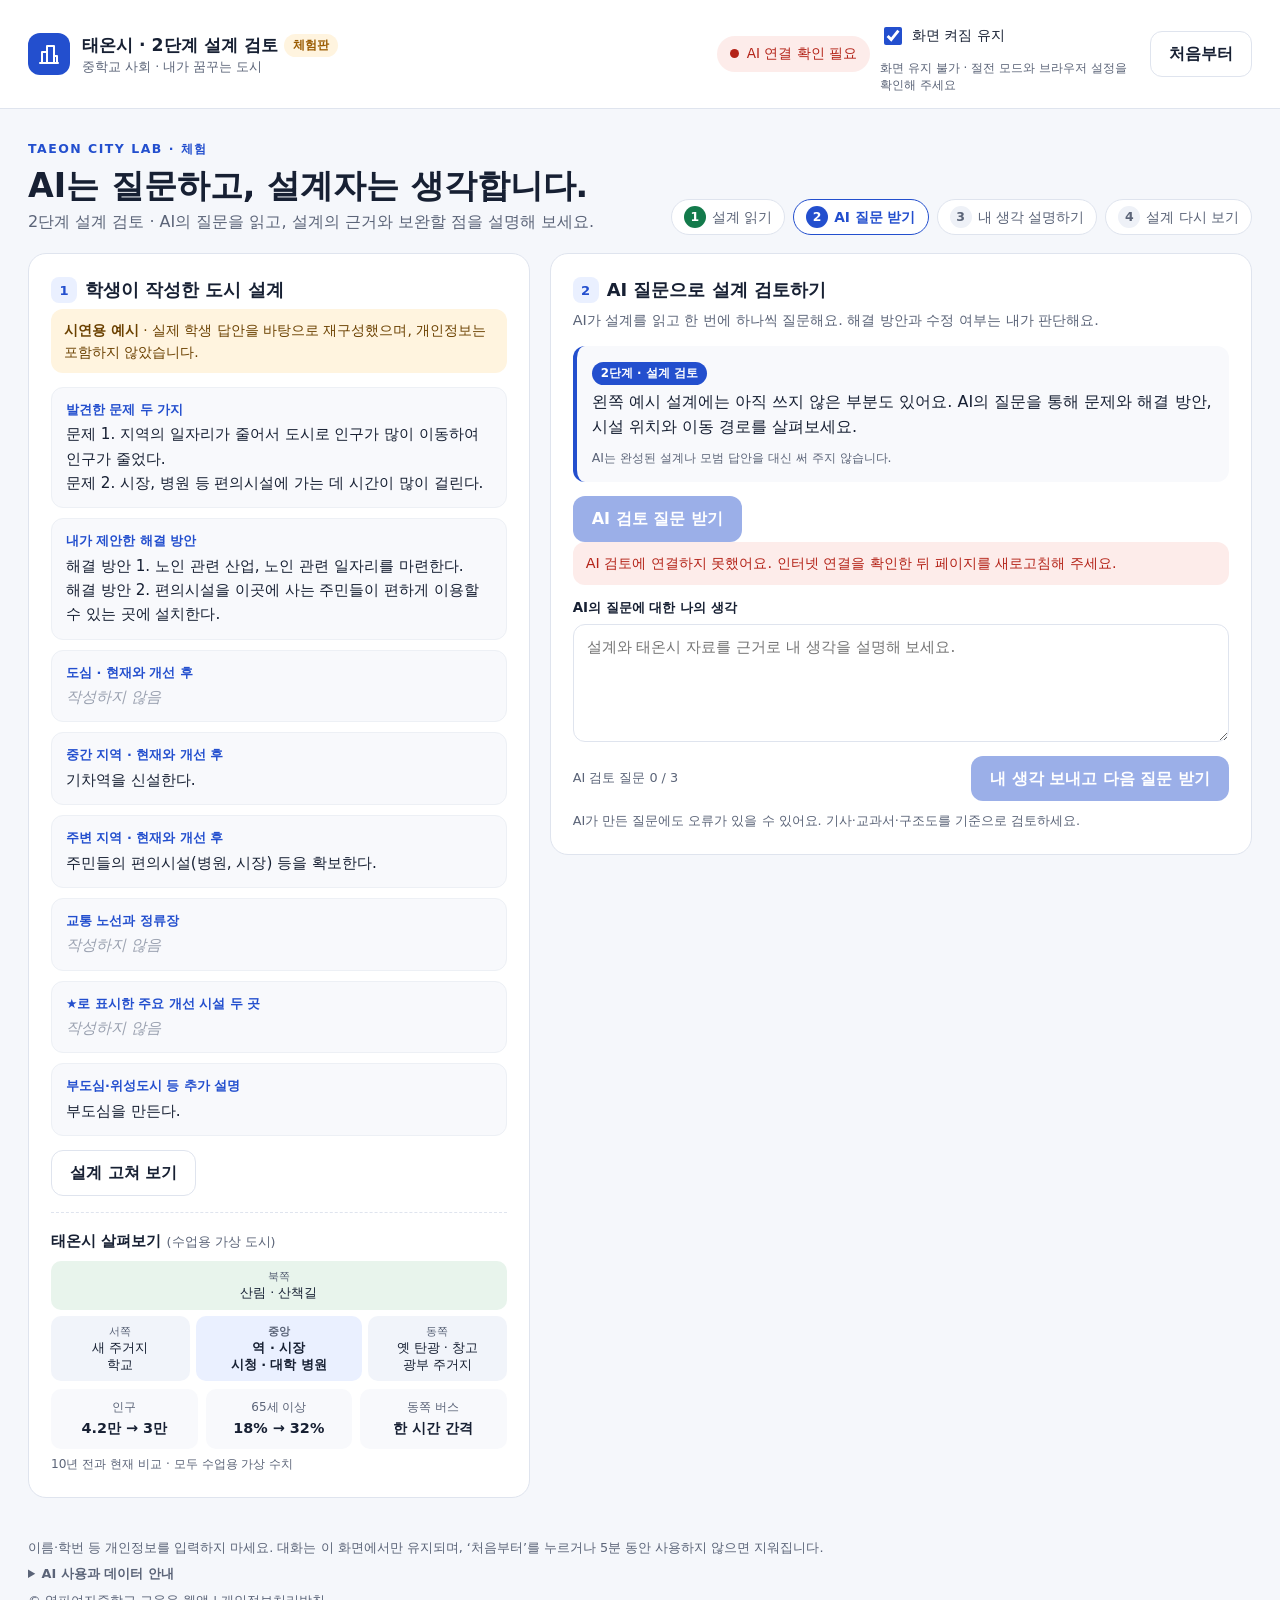
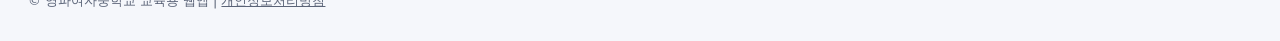
==== commit c79c321a: "Respect hidden state for review controls" ====
--- a/demo/index.html
+++ b/demo/index.html
@@ -15,6 +15,7 @@
   --amber:#9a5b00; --amber-soft:#fff4df; --red:#b42318; --red-soft:#fdecea; --radius:18px;
 }
 *{box-sizing:border-box}
+[hidden]{display:none!important}
 html,body{margin:0}
 body{font-family:"Pretendard","Apple SD Gothic Neo","Noto Sans KR","Malgun Gothic",system-ui,sans-serif;
   color:var(--ink);background:var(--bg);line-height:1.6;word-break:keep-all;-webkit-font-smoothing:antialiased}
